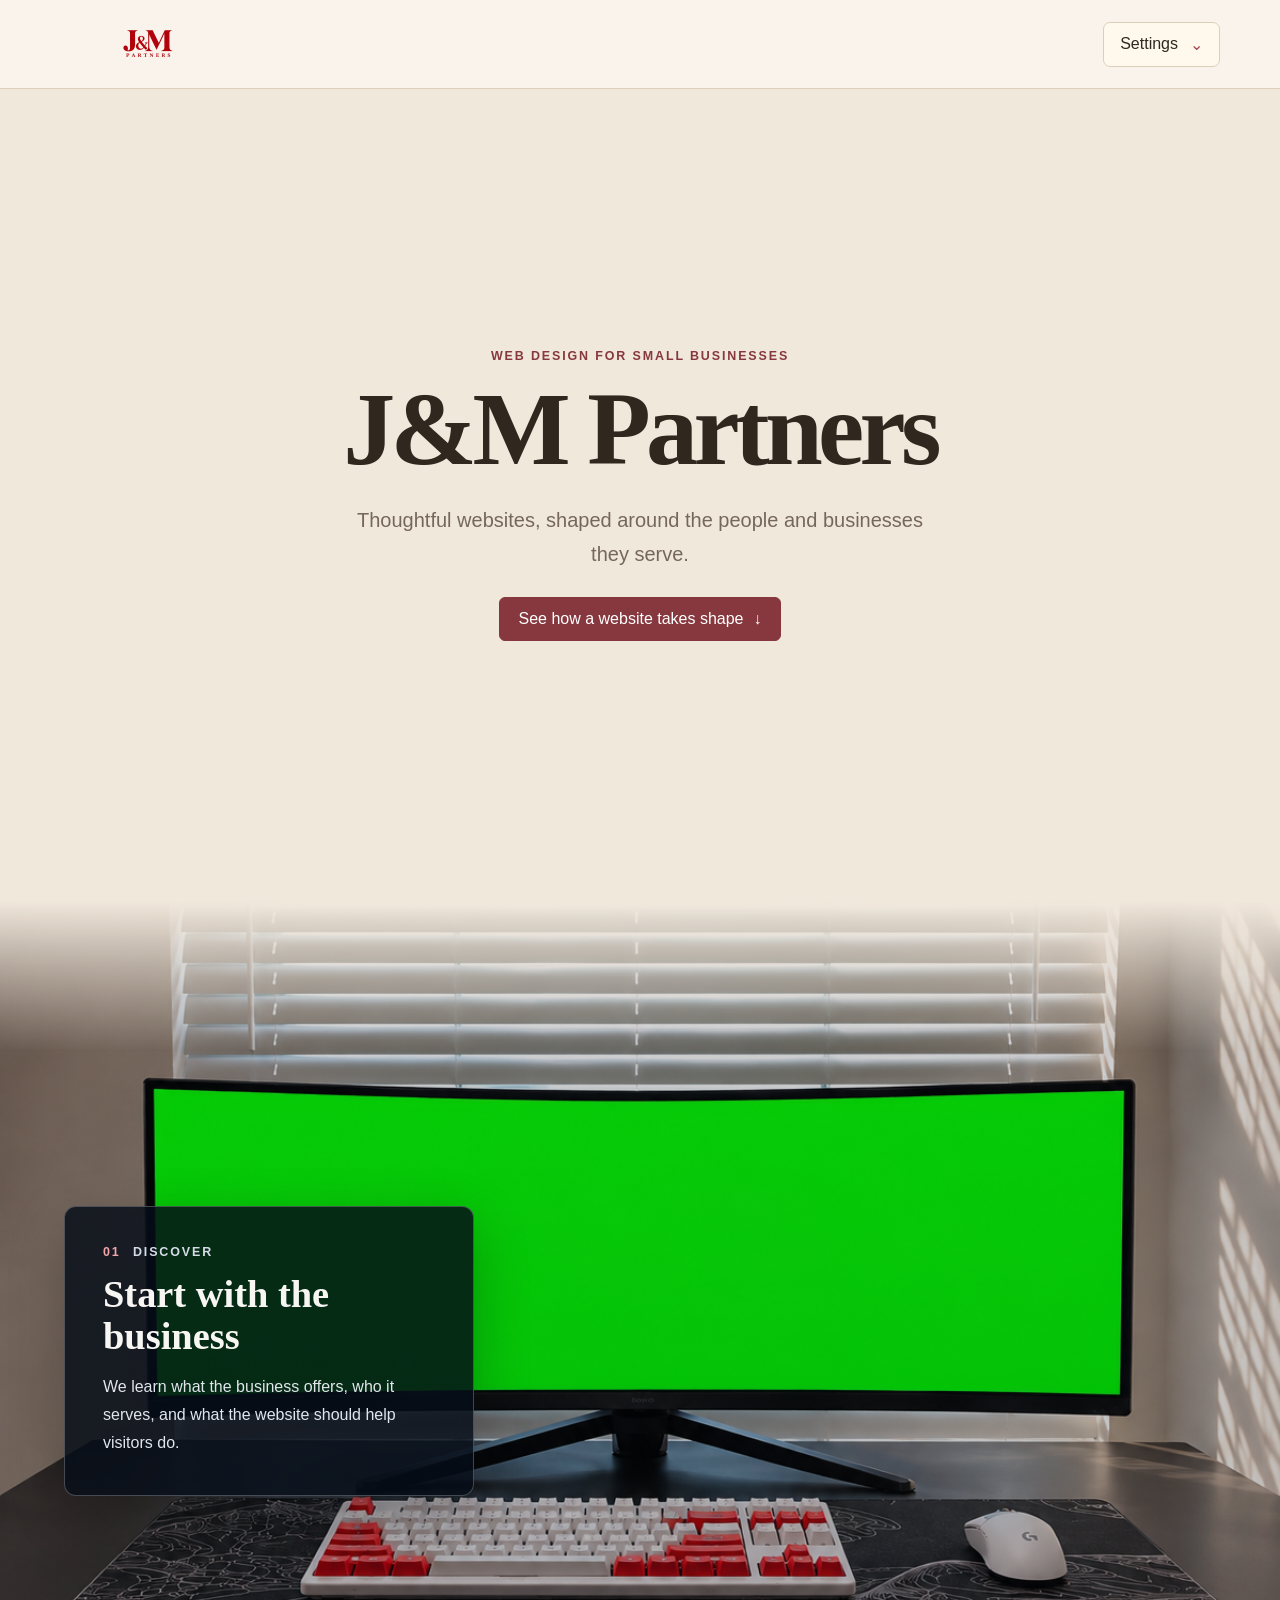
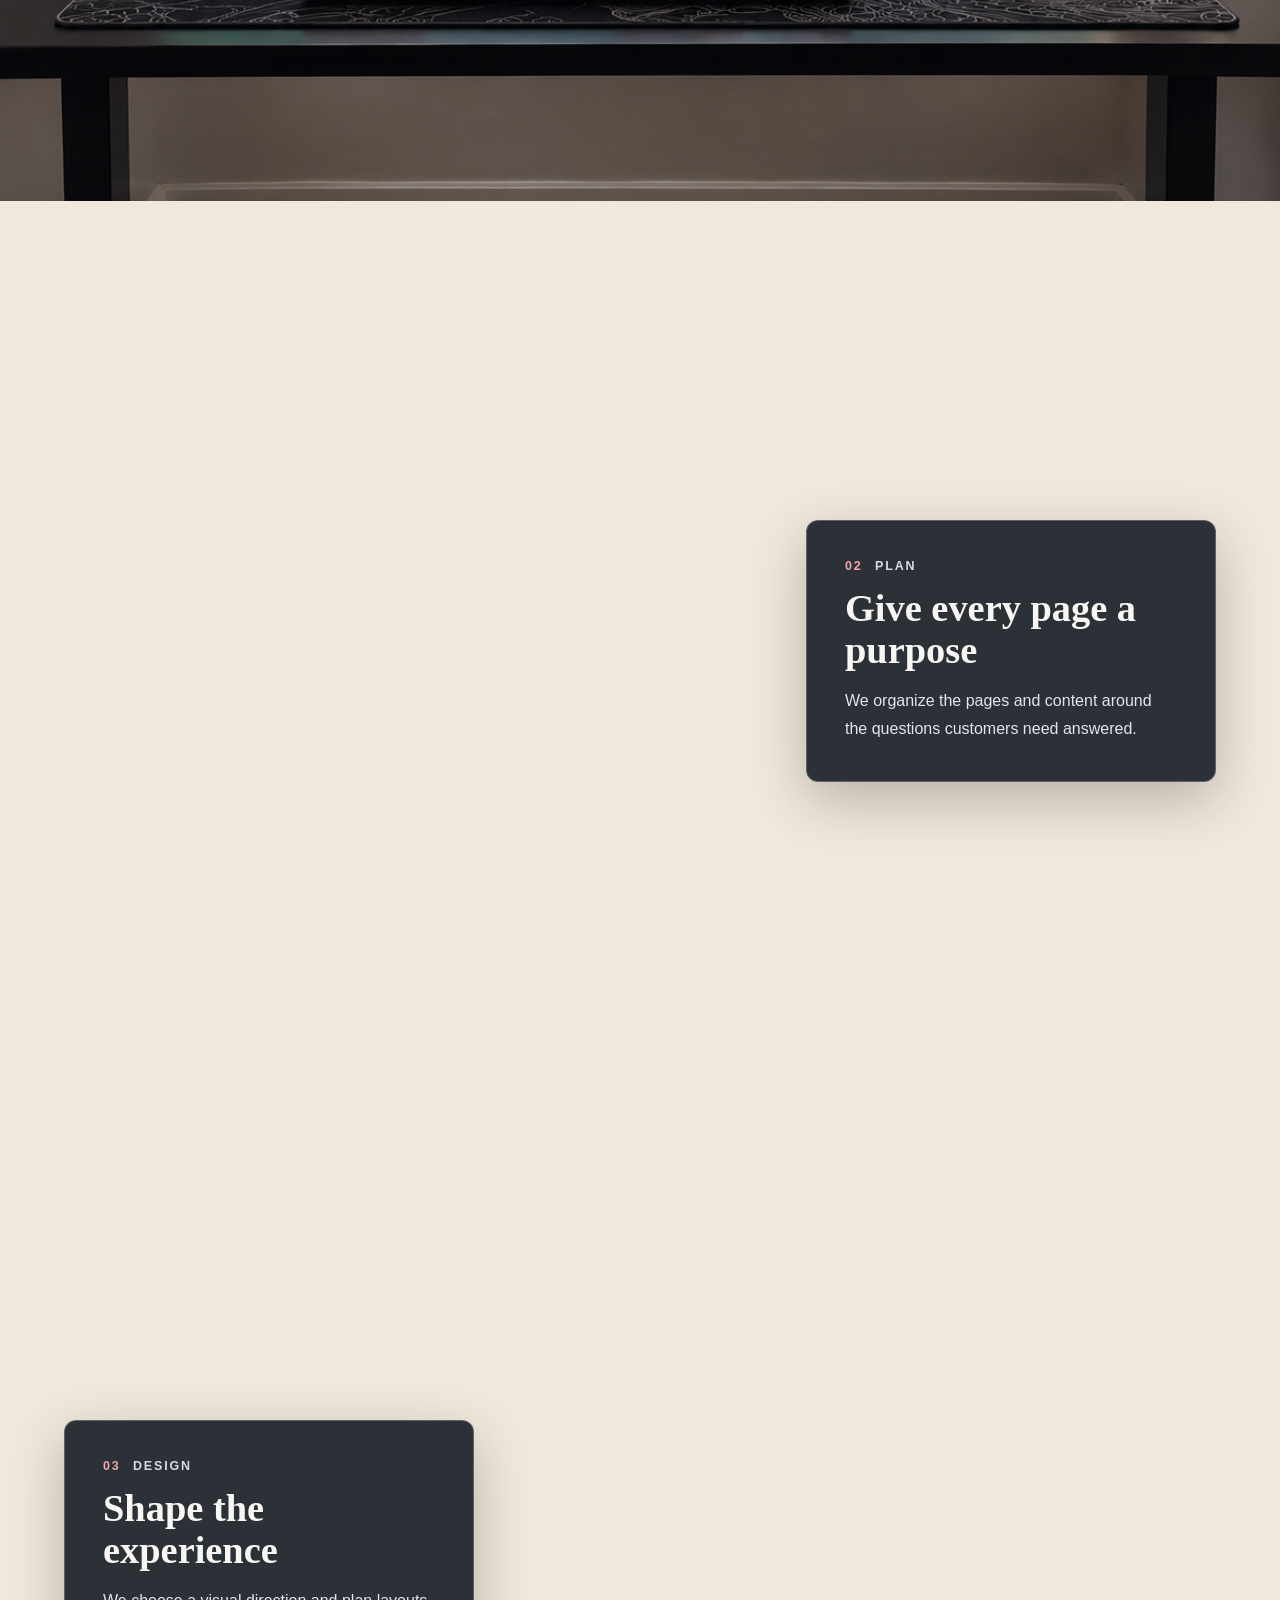
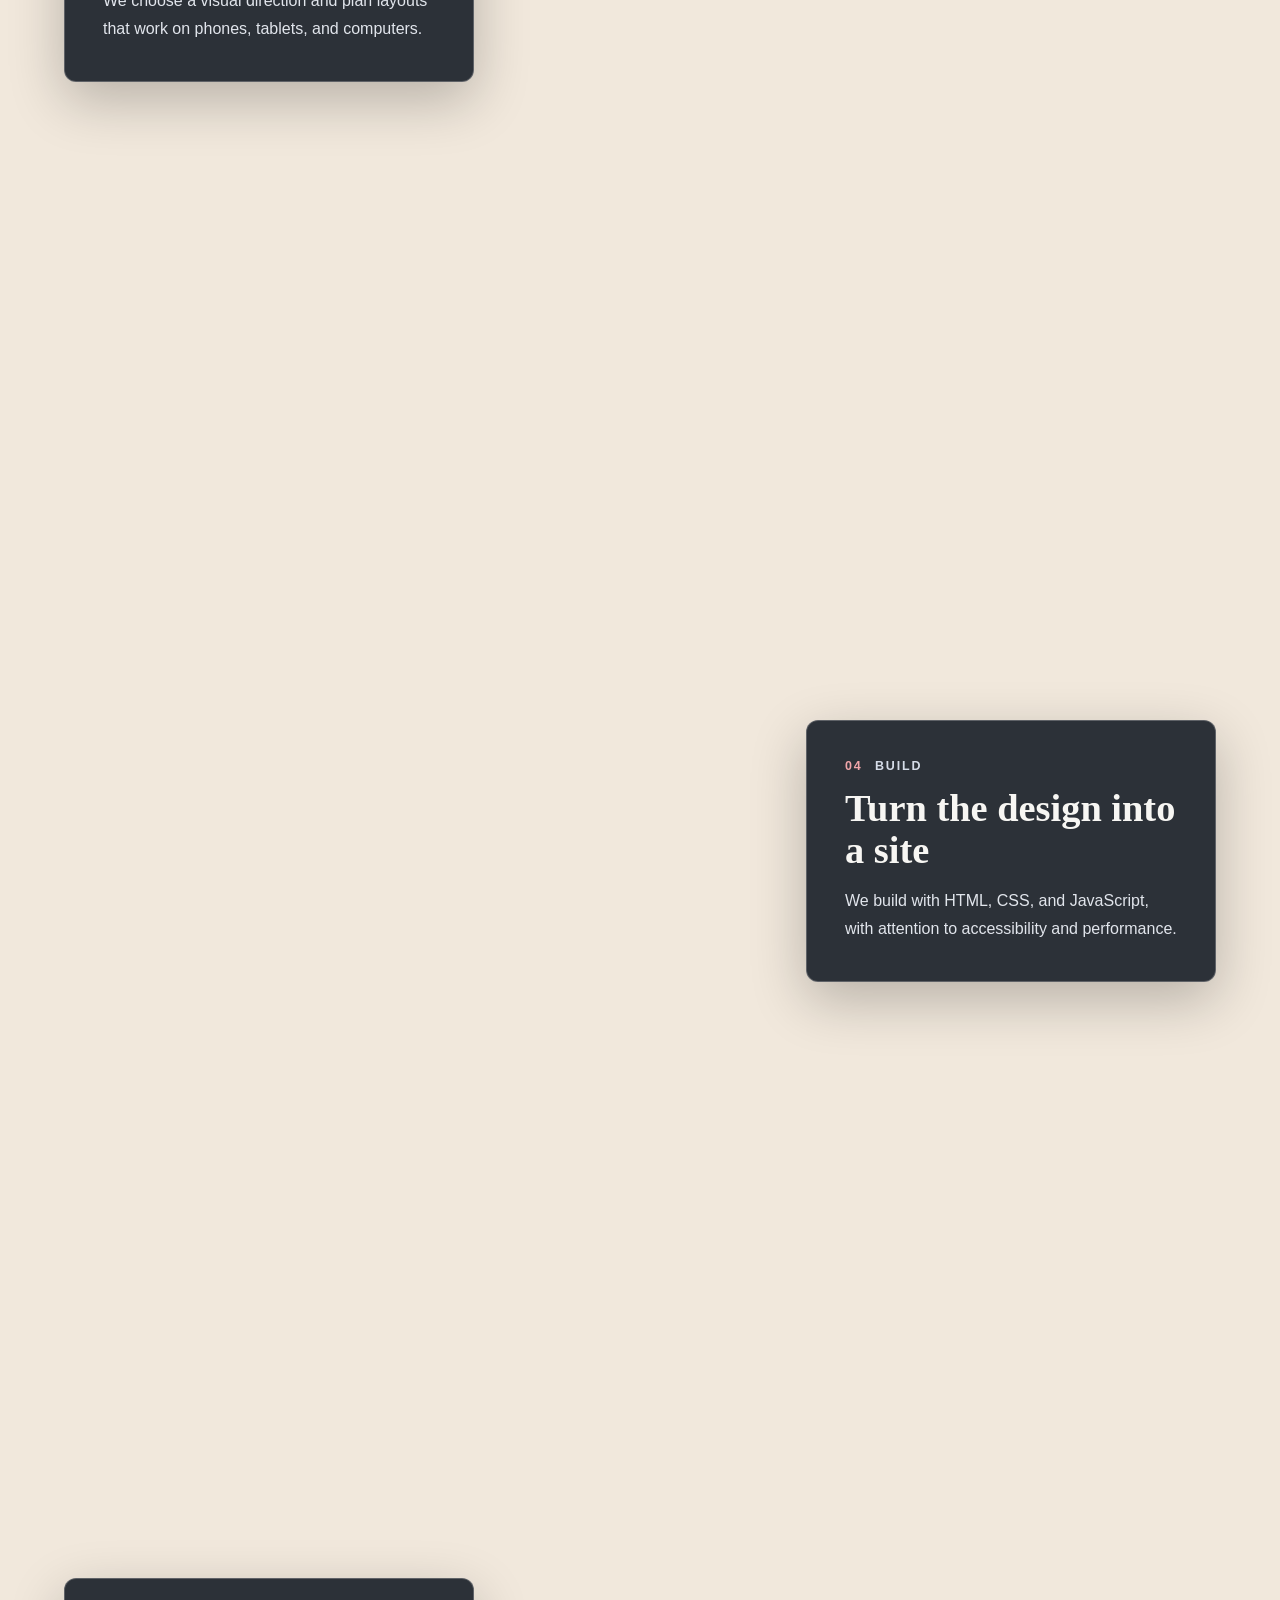
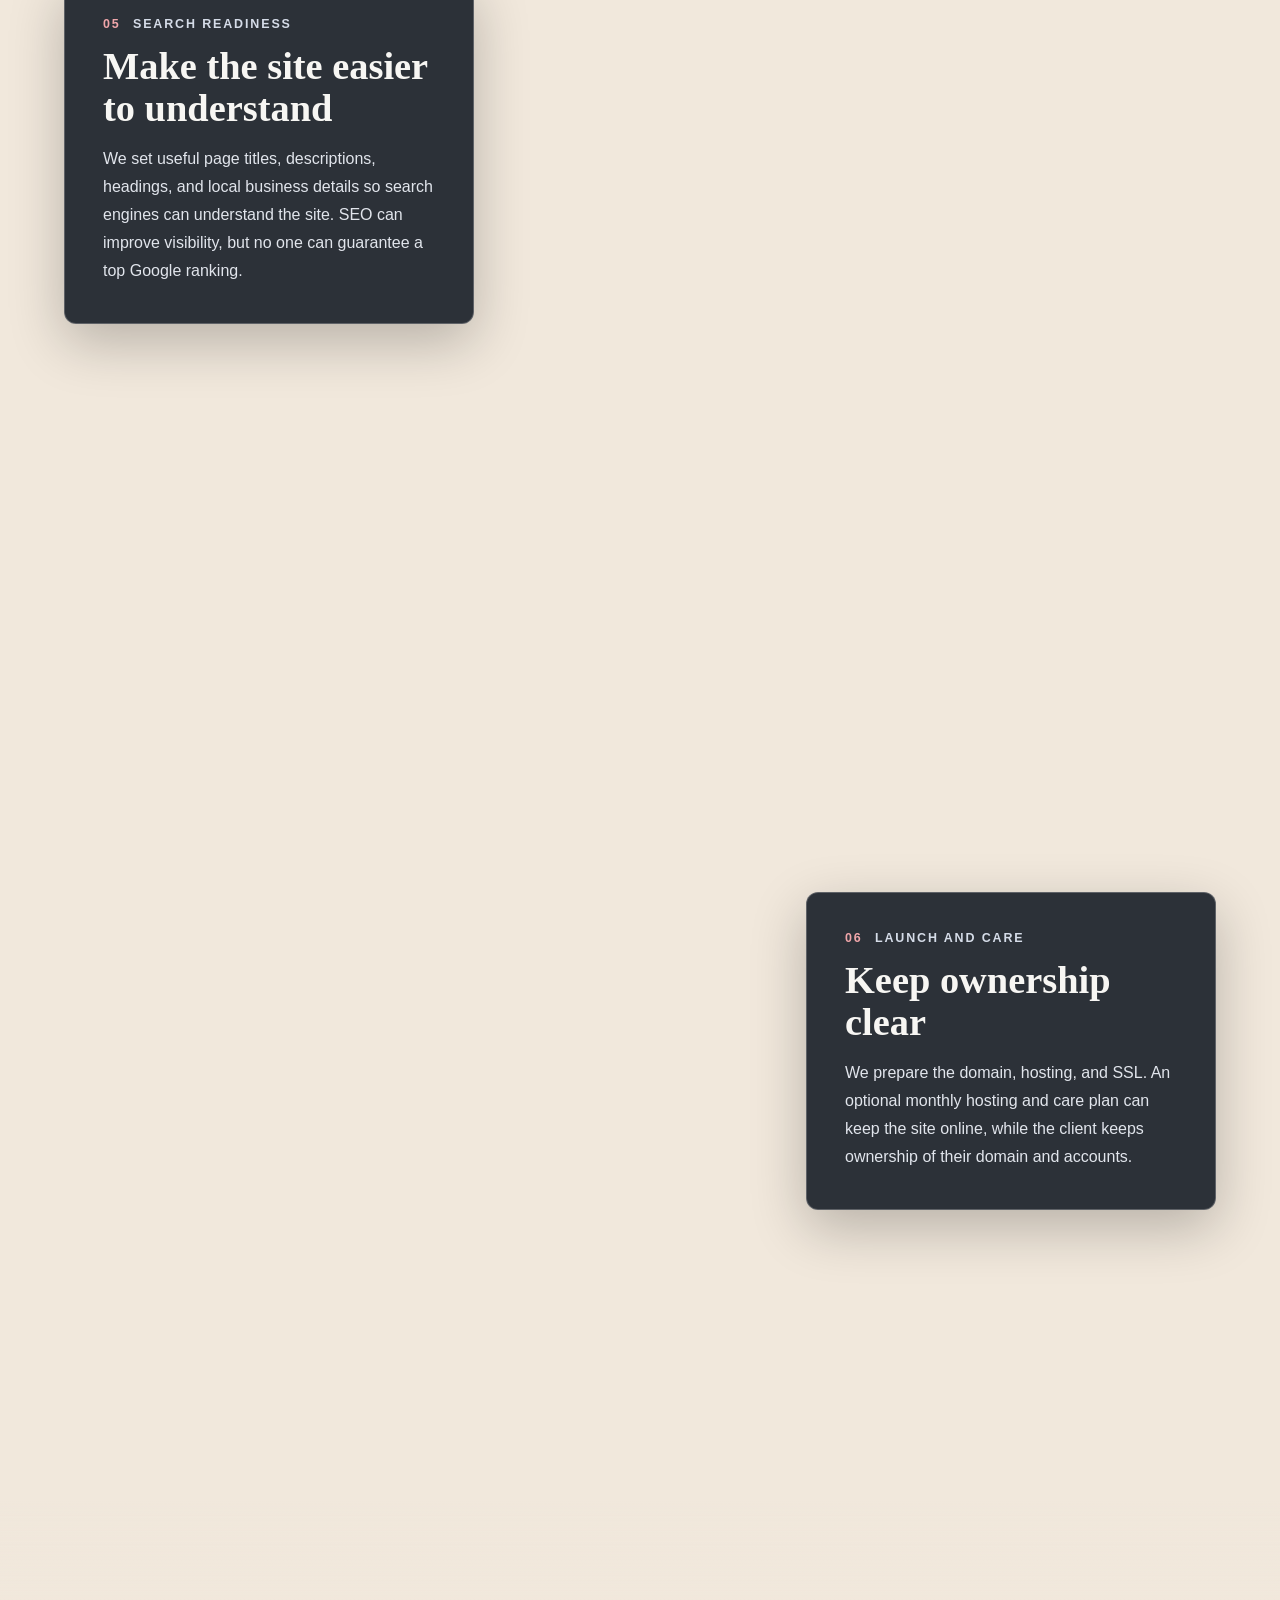
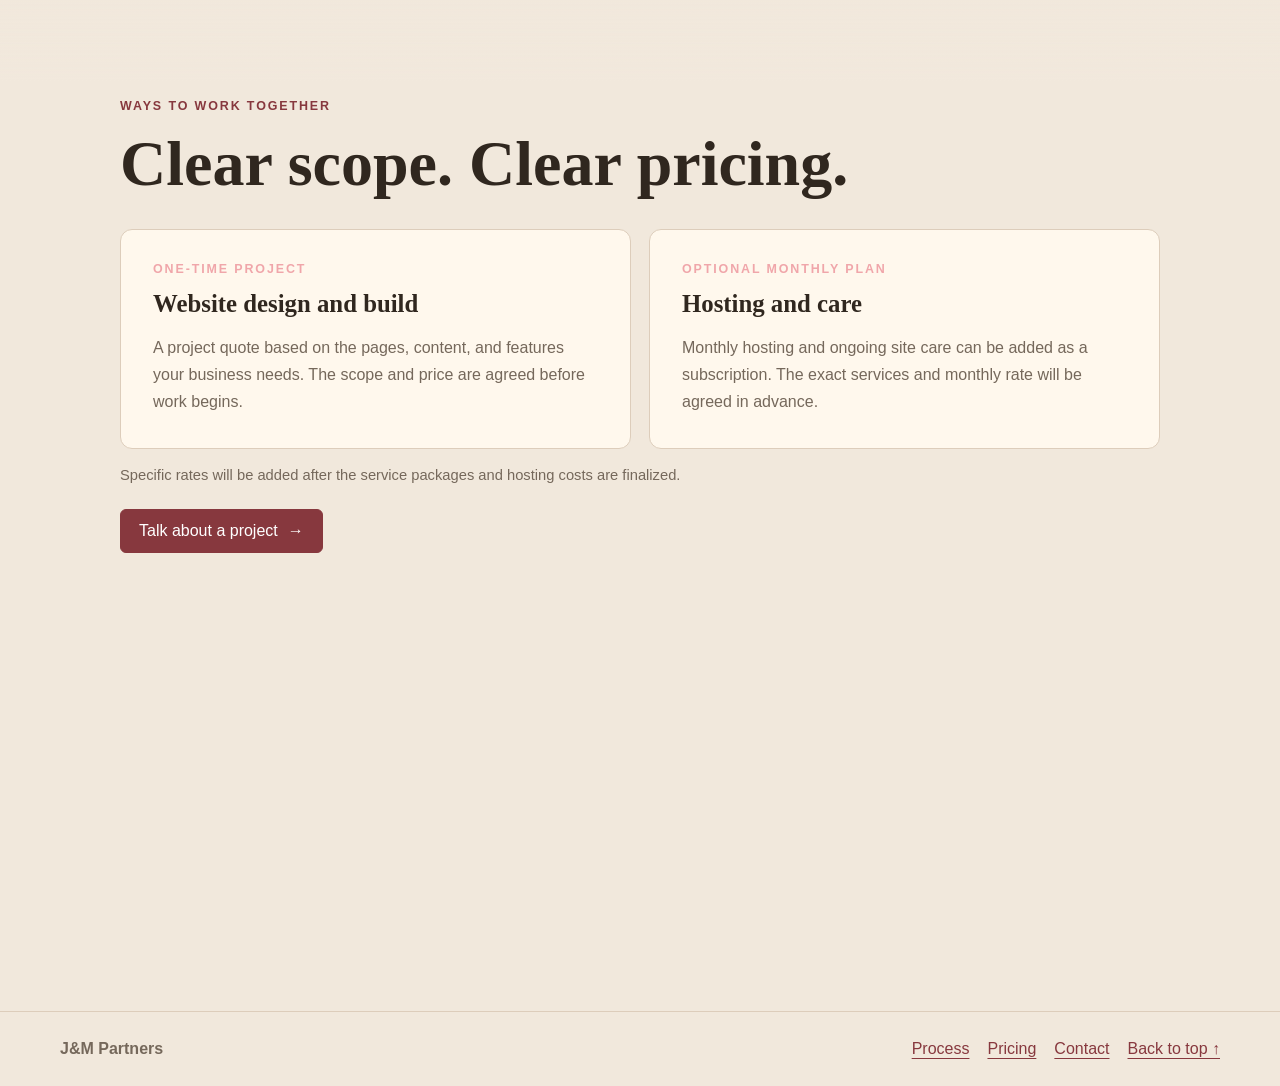
==== Partners website/index.html @ 2b38cdf8 "Add J&M Partners website" ====
<!DOCTYPE html>
<html lang="en" data-theme="light">
<head>
  <meta charset="UTF-8" />
  <meta name="viewport" content="width=device-width, initial-scale=1.0" />
  <meta name="description" content="J&M Partners plans and builds thoughtful websites for small businesses, with clear project and hosting options." />
  <meta name="theme-color" content="#f1e8dc" />
  <title>J&amp;M Partners | Small Business Websites</title>
  <link rel="icon" type="image/png" href="image/jm-partners-logo.png" />
  <link rel="stylesheet" href="css/styles.css" />
  <script src="js/main.js" defer></script>
</head>
<body>
  <header class="site-header">
    <a class="brand" href="#top" aria-label="J&M Partners home">
      <img src="image/jm-partners-logo.png" alt="J&M Partners" />
    </a>

    <details class="settings-menu">
      <summary><span>Settings</span><span class="menu-arrow" aria-hidden="true">⌄</span></summary>
      <div class="settings-panel">
        <label class="theme-control" for="themeToggle">
          <span>Dark mode</span>
          <input class="theme-switch" id="themeToggle" type="checkbox" role="switch" />
        </label>
        <p class="settings-note">Switch between warm light and midnight blue. The desk scene fades to match.</p>
      </div>
    </details>
  </header>

  <main id="top">
    <section class="opening-panel" aria-labelledby="page-title">
      <div class="opening-copy">
        <p class="eyebrow">Web design for small businesses</p>
        <h1 id="page-title">J&amp;M Partners</h1>
        <p class="opening-lede">Thoughtful websites, shaped around the people and businesses they serve.</p>
        <a class="primary-link" href="#step-discover">See how a website takes shape <span aria-hidden="true">↓</span></a>
      </div>
    </section>

    <section class="desk-story" id="process" aria-label="Our website process">
      <div class="desk-stage" aria-hidden="true"></div>
      <div class="story-content">
        <article class="story-step story-step--left" id="step-discover">
          <div class="story-card">
            <p class="step-label">01 <span>Discover</span></p>
            <h2>Start with the business</h2>
            <p>We learn what the business offers, who it serves, and what the website should help visitors do.</p>
          </div>
        </article>

        <article class="story-step story-step--right">
          <div class="story-card">
            <p class="step-label">02 <span>Plan</span></p>
            <h2>Give every page a purpose</h2>
            <p>We organize the pages and content around the questions customers need answered.</p>
          </div>
        </article>

        <article class="story-step story-step--left">
          <div class="story-card">
            <p class="step-label">03 <span>Design</span></p>
            <h2>Shape the experience</h2>
            <p>We choose a visual direction and plan layouts that work on phones, tablets, and computers.</p>
          </div>
        </article>

        <article class="story-step story-step--right">
          <div class="story-card">
            <p class="step-label">04 <span>Build</span></p>
            <h2>Turn the design into a site</h2>
            <p>We build with HTML, CSS, and JavaScript, with attention to accessibility and performance.</p>
          </div>
        </article>

        <article class="story-step story-step--left">
          <div class="story-card">
            <p class="step-label">05 <span>Search readiness</span></p>
            <h2>Make the site easier to understand</h2>
            <p>We set useful page titles, descriptions, headings, and local business details so search engines can understand the site. SEO can improve visibility, but no one can guarantee a top Google ranking.</p>
          </div>
        </article>

        <article class="story-step story-step--right">
          <div class="story-card">
            <p class="step-label">06 <span>Launch and care</span></p>
            <h2>Keep ownership clear</h2>
            <p>We prepare the domain, hosting, and SSL. An optional monthly hosting and care plan can keep the site online, while the client keeps ownership of their domain and accounts.</p>
          </div>
        </article>

        <section class="pricing-section" id="pricing" aria-labelledby="pricing-title">
          <div class="pricing-inner">
            <p class="eyebrow">Ways to work together</p>
            <h2 id="pricing-title">Clear scope. Clear pricing.</h2>
            <div class="pricing-grid">
              <article class="price-card">
                <p class="step-label">One-time project</p>
                <h3>Website design and build</h3>
                <p>A project quote based on the pages, content, and features your business needs. The scope and price are agreed before work begins.</p>
              </article>
              <article class="price-card">
                <p class="step-label">Optional monthly plan</p>
                <h3>Hosting and care</h3>
                <p>Monthly hosting and ongoing site care can be added as a subscription. The exact services and monthly rate will be agreed in advance.</p>
              </article>
            </div>
            <p class="pricing-note">Specific rates will be added after the service packages and hosting costs are finalized.</p>
            <a class="primary-link" href="contact.html">Talk about a project <span aria-hidden="true">→</span></a>
          
                </div> <!-- end of story-content -->

            <div class="scene-end-cap" aria-hidden="true"></div>
        </section>


        </section>
      </div>
    </section>
  </main>

  <footer class="site-footer">
    <p>J&amp;M Partners</p>
    <nav aria-label="Footer">
      <a href="#process">Process</a>
      <a href="#pricing">Pricing</a>
      <a href="contact.html">Contact</a>
      <a href="#top">Back to top ↑</a>
    </nav>
  </footer>
</body>
</html>
---- Partners website/css/styles.css ----
:root {
  color-scheme: light;
  --page: #f1e8dc;
  --surface: #fff8ed;
  --surface-hover: #eee1d0;
  --ink: #30271f;
  --muted: #75685b;
  --accent: #a8464c;
  --accent-strong: #87383e;
  --border: #ddcdbb;
  --header: rgb(249 244 236 / 96%);
  --panel: #fffaf2;
  --panel-shadow: 0 18px 44px rgb(42 30 20 / 16%);
  --content-width: 1160px;
}

:root[data-theme="dark"] {
  color-scheme: dark;
  --page: #081323;
  --surface: #101e32;
  --surface-hover: #172943;
  --ink: #edf3ff;
  --muted: #b5c2d6;
  --accent: #69aaff;
  --accent-strong: #a8ceff;
  --border: #2a3d59;
  --header: rgb(7 17 32 / 96%);
  --panel: #101e32;
  --panel-shadow: 0 18px 44px rgb(0 0 0 / 35%);
}

* { box-sizing: border-box; }

html {
  scroll-behavior: smooth;
  scroll-padding-top: 1.5rem;
}

body {
  min-width: 320px;
  margin: 0;
  color: var(--ink);
  background: var(--page);
  font-family: Arial, Helvetica, sans-serif;
  transition: color 350ms ease, background-color 350ms ease;
}

.site-header {
  position: relative;
  z-index: 5;
  display: flex;
  align-items: center;
  justify-content: space-between;
  min-height: 88px;
  padding: 12px max(24px, calc((100% - var(--content-width)) / 2));
  background: var(--header);
  border-bottom: 1px solid var(--border);
  transition: background-color 350ms ease, border-color 350ms ease;
}

.brand { display: inline-flex; align-items: center; min-height: 60px; border-radius: 3px; }
.brand img { display: block; width: 175px; height: 64px; object-fit: contain; }
.settings-menu { position: relative; }

.settings-menu summary {
  display: flex;
  align-items: center;
  gap: 12px;
  padding: 12px 16px;
  color: var(--ink);
  background: var(--surface);
  border: 1px solid var(--border);
  border-radius: 7px;
  cursor: pointer;
  list-style: none;
  transition: color 350ms ease, background-color 350ms ease, border-color 350ms ease;
}

.settings-menu summary::-webkit-details-marker { display: none; }
.settings-menu summary:hover, .settings-menu[open] summary { border-color: var(--accent); }
.menu-arrow { color: var(--accent); transition: transform 180ms ease; }
.settings-menu[open] .menu-arrow { transform: rotate(180deg); }

.settings-panel {
  position: absolute;
  top: calc(100% + 9px);
  right: 0;
  z-index: 6;
  width: min(290px, calc(100vw - 32px));
  padding: 16px;
  color: var(--ink);
  background: var(--panel);
  border: 1px solid var(--border);
  border-radius: 10px;
  box-shadow: var(--panel-shadow);
  transition: color 350ms ease, background-color 350ms ease, border-color 350ms ease;
}

.theme-control { display: flex; align-items: center; justify-content: space-between; gap: 16px; font-weight: 700; cursor: pointer; }
.theme-switch {
  position: relative;
  flex: 0 0 auto;
  width: 50px;
  height: 29px;
  margin: 0;
  appearance: none;
  background: #bcb5ae;
  border: 0;
  border-radius: 999px;
  cursor: pointer;
  transition: background-color 250ms ease;
}
.theme-switch::before {
  position: absolute;
  top: 3px;
  left: 3px;
  width: 23px;
  height: 23px;
  content: "";
  background: white;
  border-radius: 50%;
  box-shadow: 0 1px 4px rgb(0 0 0 / 25%);
  transition: transform 250ms ease;
}
.theme-switch:checked { background: var(--accent); }
.theme-switch:checked::before { transform: translateX(21px); }
.theme-switch:focus-visible, .settings-menu summary:focus-visible, .brand:focus-visible, a:focus-visible, input:focus-visible, textarea:focus-visible {
  outline: 3px solid var(--accent);
  outline-offset: 4px;
}
.settings-note { margin: 12px 0 0; color: var(--muted); font-size: .85rem; line-height: 1.5; }

.opening-panel {
  position: relative;
  z-index: 2;
  display: grid;
  min-height: calc(100svh - 88px);
  padding: clamp(50px, 10vh, 110px) 24px;
  place-items: center;
  text-align: center;
  background: var(--page);
  transition: background-color 350ms ease;
}

.opening-panel::after {
  position: absolute;
  right: 0;
  bottom: -150px;
  left: 0;
  height: 150px;
  content: "";
  pointer-events: none;
  background: linear-gradient(to bottom, var(--page), transparent);
}

.opening-copy { width: min(100%, 760px); }
.eyebrow, .step-label { margin: 0 0 14px; color: var(--accent-strong); font-size: .78rem; font-weight: 700; letter-spacing: .15em; text-transform: uppercase; }
h1, h2, h3, p { overflow-wrap: anywhere; }
h1, h2, h3 { margin-top: 0; font-family: Georgia, "Times New Roman", serif; font-weight: 600; }
h1 { margin-bottom: 0; font-size: clamp(3rem, 9vw, 6.5rem); line-height: 1; letter-spacing: -.045em; }
.opening-lede { max-width: 580px; margin: 22px auto 26px; color: var(--muted); font-size: clamp(1rem, 2.4vw, 1.25rem); line-height: 1.7; }

.primary-link {
  display: inline-flex;
  align-items: center;
  gap: 10px;
  padding: 12px 18px;
  color: white;
  background: var(--accent-strong);
  border: 1px solid var(--accent-strong);
  border-radius: 6px;
  text-decoration: none;
  transition: color 220ms ease, background-color 220ms ease, border-color 220ms ease;
}
.primary-link:hover { color: var(--accent-strong); background: transparent; }

.desk-story { position: relative; isolation: isolate; }
.desk-stage {
  position: sticky;
  top: 0;
  z-index: -1;
  width: 100%;
  height: 100svh;
  min-height: 520px;
  margin-bottom: -100svh;
  overflow: hidden;
  background: #101827;
}

.desk-stage::before, .desk-stage::after {
  position: absolute;
  inset: 0;
  content: "";
  background-repeat: no-repeat;
  background-position: center, center 45%;
  background-size: cover;
  transition: opacity 650ms ease;
}

.desk-stage::before {
  opacity: 1;
  background-image: linear-gradient(180deg, rgb(5 11 20 / 18%), rgb(5 11 20 / 28%)), url("../image/desk-scene-light.jpg.png");
}

.desk-stage::after {
  opacity: 0;
  background-image: linear-gradient(180deg, rgb(5 11 20 / 14%), rgb(5 11 20 / 28%)), url("../image/desk-scene-night.png");
}

:root[data-theme="dark"] .desk-stage::before { opacity: 0; }
:root[data-theme="dark"] .desk-stage::after { opacity: 1; }
.story-content { position: relative; z-index: 1; }

.story-step {
  display: flex;
  align-items: center;
  min-height: 100svh;
  padding: clamp(28px, 5vw, 76px);
  scroll-margin-top: 24px;
}
.story-step--left { justify-content: flex-start; }
.story-step--right { justify-content: flex-end; }

.story-card {
  width: min(410px, 35vw);
  padding: clamp(22px, 3vw, 38px);
  color: #f7f6f3;
  background: rgb(7 14 25 / 84%);
  border: 1px solid rgb(255 255 255 / 24%);
  border-radius: 12px;
  box-shadow: 0 18px 55px rgb(0 0 0 / 24%);
  transition: opacity 650ms ease, transform 650ms cubic-bezier(.2,.75,.25,1);
}
.story-card h2 { margin-bottom: 12px; font-size: clamp(1.7rem, 3vw, 2.4rem); line-height: 1.1; }
.story-card > p:last-child { margin-bottom: 0; color: #e1e5ec; font-size: 1rem; line-height: 1.75; }
.step-label { color: #f0a6aa; }
.step-label span { margin-left: 7px; color: #d5dce8; }
html.reveal-ready .story-card:not(.is-visible) { opacity: 0; transform: translateY(28px); }

.pricing-section {
  position: relative;
  z-index: 1;
  min-height: 110svh;
  padding: clamp(180px, 22vh, 250px) 24px 90px;
  color: var(--ink);
  background: linear-gradient(to bottom, transparent 0, var(--page) 180px, var(--page) 100%);
}
.pricing-inner { width: min(100%, 1040px); margin: 0 auto; }
.pricing-inner > h2 { margin-bottom: 28px; font-size: clamp(2.2rem, 5vw, 4rem); }
.pricing-grid { display: grid; grid-template-columns: repeat(2, minmax(0, 1fr)); gap: 18px; }
.price-card { padding: clamp(22px, 3vw, 32px); background: var(--surface); border: 1px solid var(--border); border-radius: 12px; transition: color 350ms ease, background-color 350ms ease, border-color 350ms ease; }
.price-card h3 { margin-bottom: 12px; font-size: 1.55rem; }
.price-card p:last-child { margin-bottom: 0; color: var(--muted); line-height: 1.7; }
.pricing-note { margin: 18px 0 26px; color: var(--muted); font-size: .92rem; }

.site-footer {
  display: flex;
  align-items: center;
  justify-content: space-between;
  gap: 20px;
  padding: 28px max(24px, calc((100% - var(--content-width)) / 2));
  color: var(--muted);
  background: var(--page);
  border-top: 1px solid var(--border);
  transition: color 350ms ease, background-color 350ms ease, border-color 350ms ease;
}
.site-footer p { margin: 0; font-weight: 700; }
.site-footer nav { display: flex; flex-wrap: wrap; gap: 18px; }
.site-footer a { color: var(--accent-strong); text-decoration-thickness: 1px; text-underline-offset: 4px; }

.contact-main { width: min(100% - 40px, 1040px); margin: 0 auto; padding: clamp(50px, 9vw, 100px) 0; }
.contact-heading { max-width: 680px; margin-bottom: 36px; }
.contact-heading h1 { font-size: clamp(2.8rem, 7vw, 5rem); }
.contact-heading p:last-child { color: var(--muted); font-size: 1.1rem; line-height: 1.7; }
.contact-grid { display: grid; grid-template-columns: minmax(0, 1.4fr) minmax(240px, .8fr); gap: 24px; align-items: start; }
.contact-card, .social-card { padding: clamp(22px, 4vw, 36px); background: var(--surface); border: 1px solid var(--border); border-radius: 12px; transition: color 350ms ease, background-color 350ms ease, border-color 350ms ease; }
.contact-card h2, .social-card h2 { margin-bottom: 22px; font-size: 1.8rem; }
.contact-form { display: grid; gap: 17px; }
.contact-field { display: grid; gap: 7px; font-weight: 700; }
.contact-field input, .contact-field textarea { width: 100%; padding: 12px 13px; color: var(--ink); background: var(--page); border: 1px solid var(--border); border-radius: 6px; font: inherit; }
.contact-field textarea { min-height: 150px; resize: vertical; }
.form-note { margin: 0; color: var(--muted); font-size: .9rem; line-height: 1.55; }
.submit-button { justify-self: start; padding: 12px 18px; color: white; background: var(--accent-strong); border: 0; border-radius: 6px; font: inherit; font-weight: 700; }
.submit-button:disabled { opacity: .55; cursor: not-allowed; }
.social-list { display: grid; gap: 14px; margin: 0; padding: 0; list-style: none; }
.social-list li { display: flex; justify-content: space-between; gap: 12px; padding-bottom: 12px; border-bottom: 1px solid var(--border); }
.social-list span { color: var(--muted); font-size: .9rem; }
.contact-back { display: inline-block; margin-top: 28px; color: var(--accent-strong); }

:focus-visible { outline: 3px solid var(--accent); outline-offset: 4px; }

@media (max-width: 700px) {
  .site-header { min-height: 76px; padding-inline: 16px; }
  .brand img { width: 145px; height: 56px; }
  .opening-panel { min-height: calc(88svh - 76px); padding-inline: 20px; }
  .desk-stage { position: relative; top: auto; height: 80svh; min-height: 400px; margin-bottom: -80svh; }
  .desk-stage::before, .desk-stage::after { background-position: center, center 24%; }
  .story-step { min-height: auto; padding: 36px 18px; }
  .story-step--left, .story-step--right { justify-content: center; padding-block: 34px; }
  .story-card { width: min(100%, 540px); padding: 25px; }
  .pricing-section { min-height: auto; padding: 150px 18px 58px; background: linear-gradient(to bottom, transparent 0, var(--page) 140px, var(--page) 100%); }
  .pricing-grid, .contact-grid { grid-template-columns: 1fr; }
  .site-footer { align-items: flex-start; flex-direction: column; padding-inline: 18px; }
}

@media (prefers-reduced-motion: reduce) {
  html { scroll-behavior: auto; }
  *, *::before, *::after { scroll-behavior: auto !important; transition-duration: .01ms !important; }
}

.desk-story::after {
  content: '';
  display: block;
  position: relative;
  z-index: 2;
  min-height: 120px;
  background: var(--page);
}
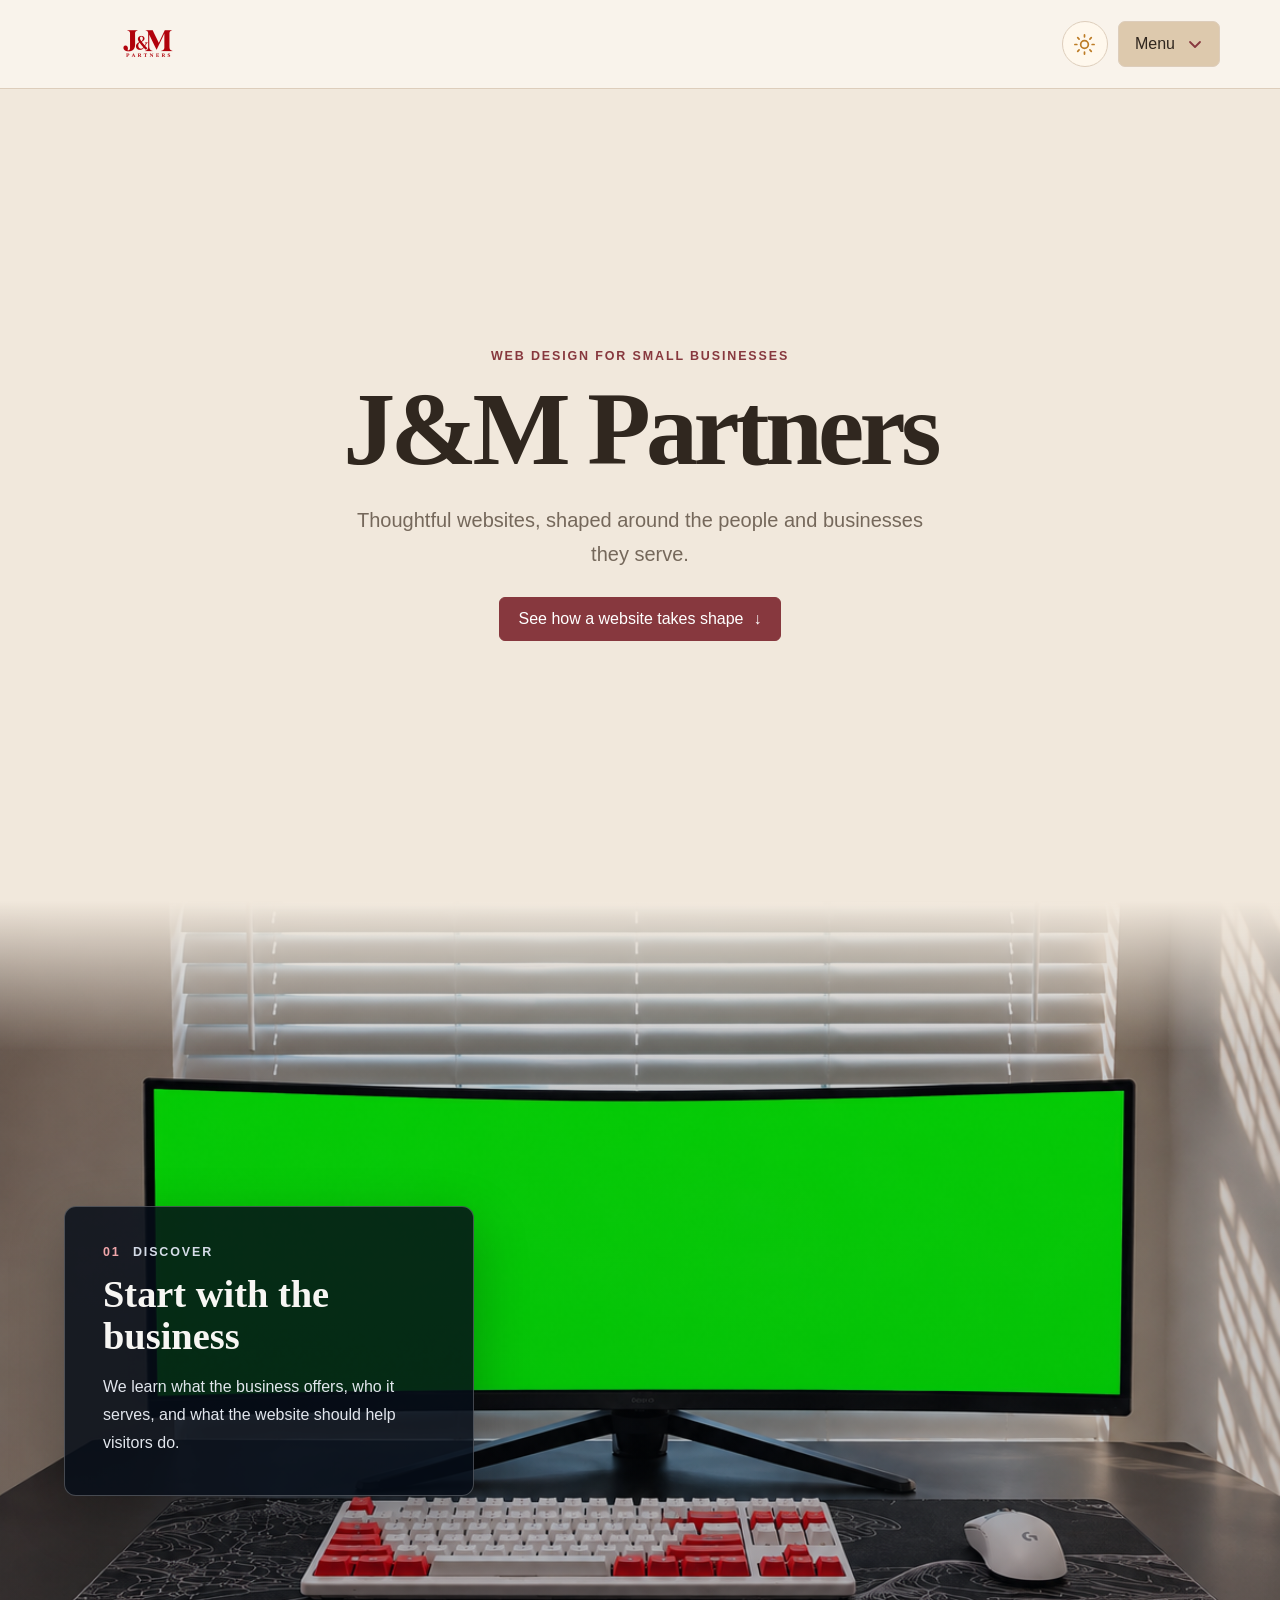
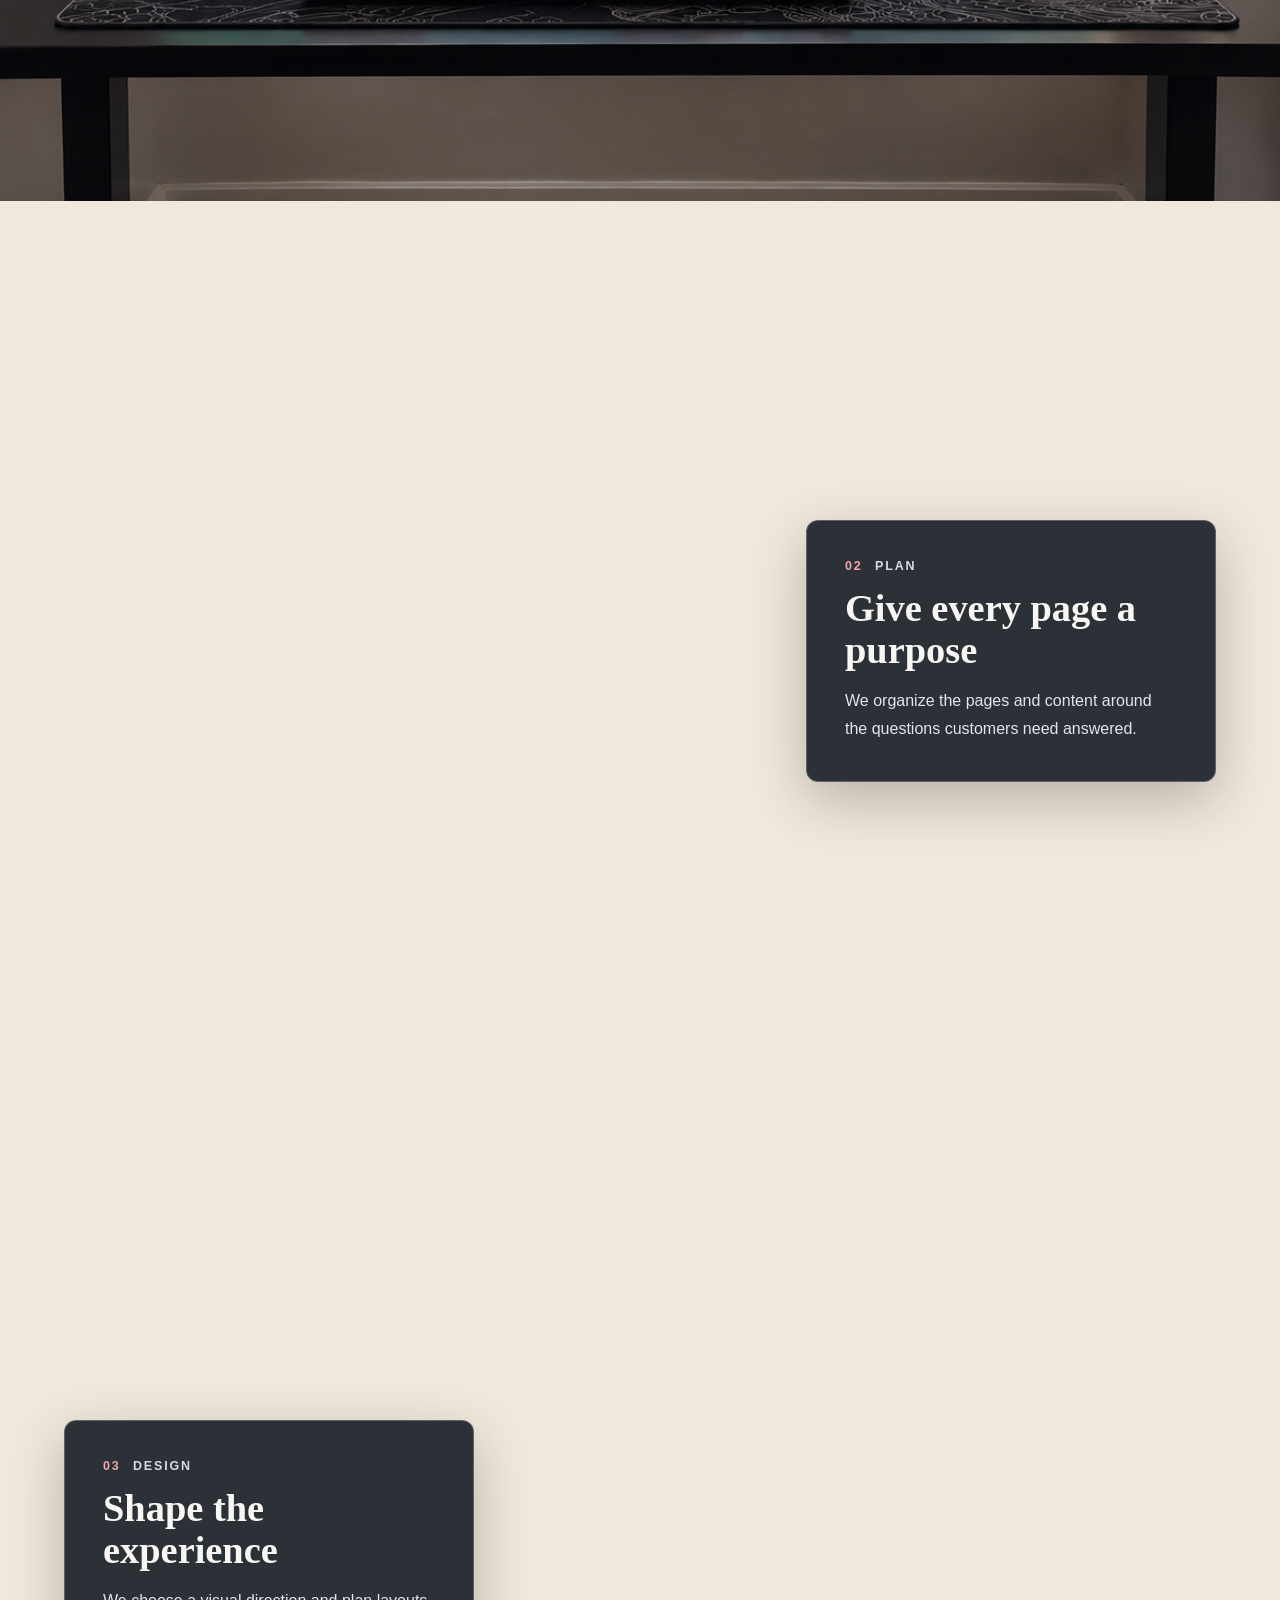
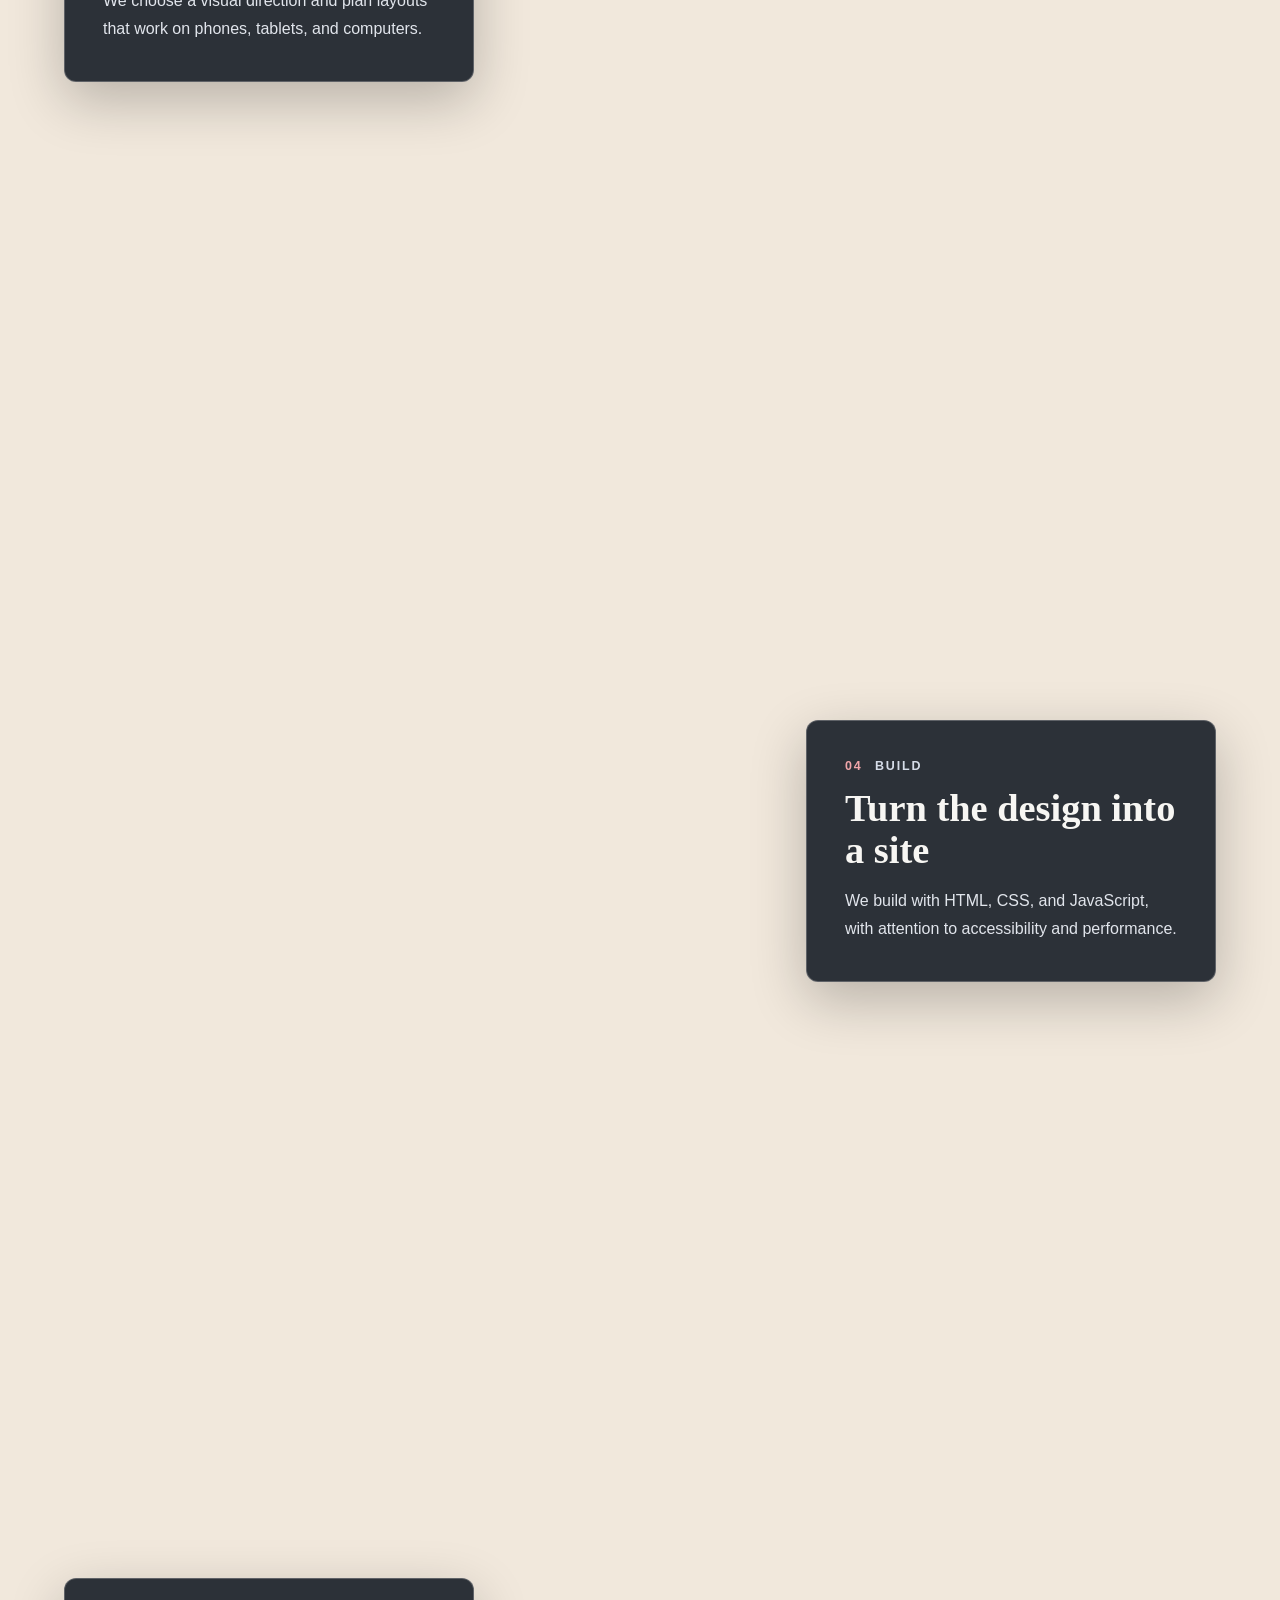
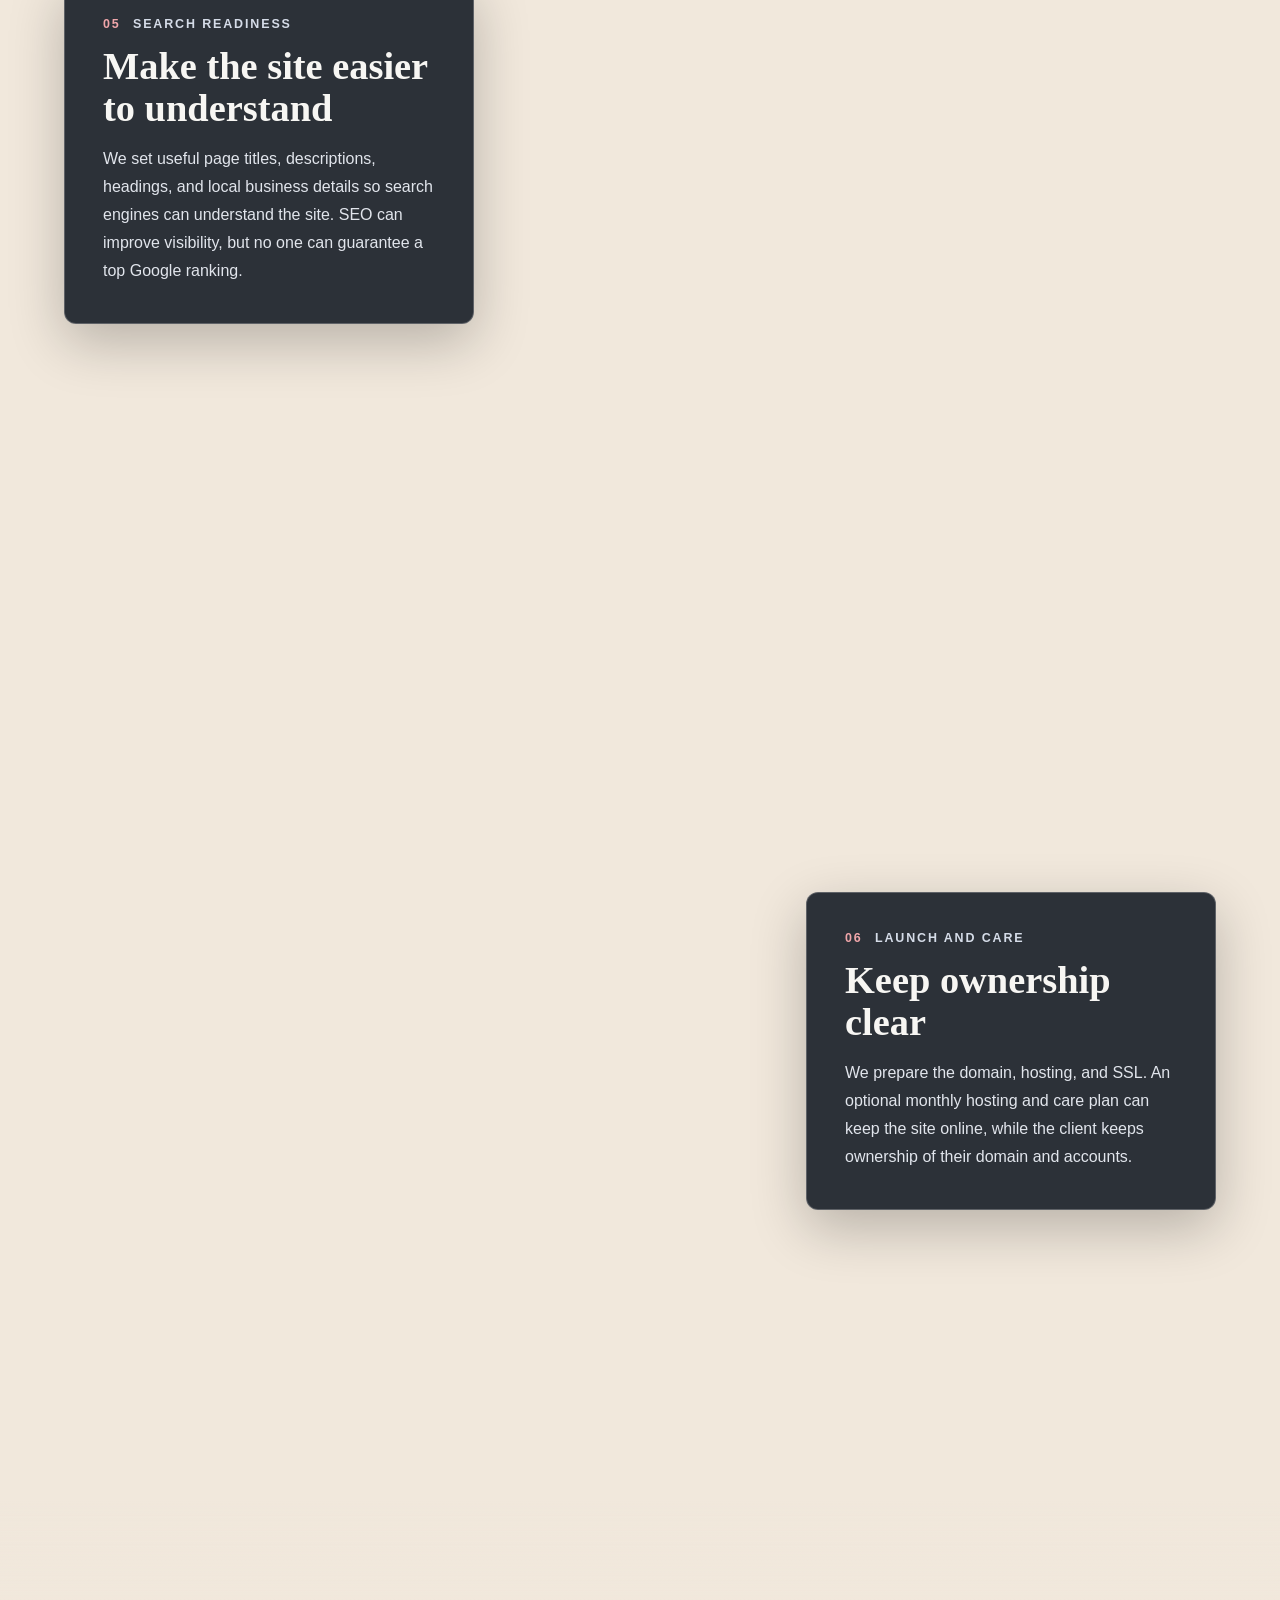
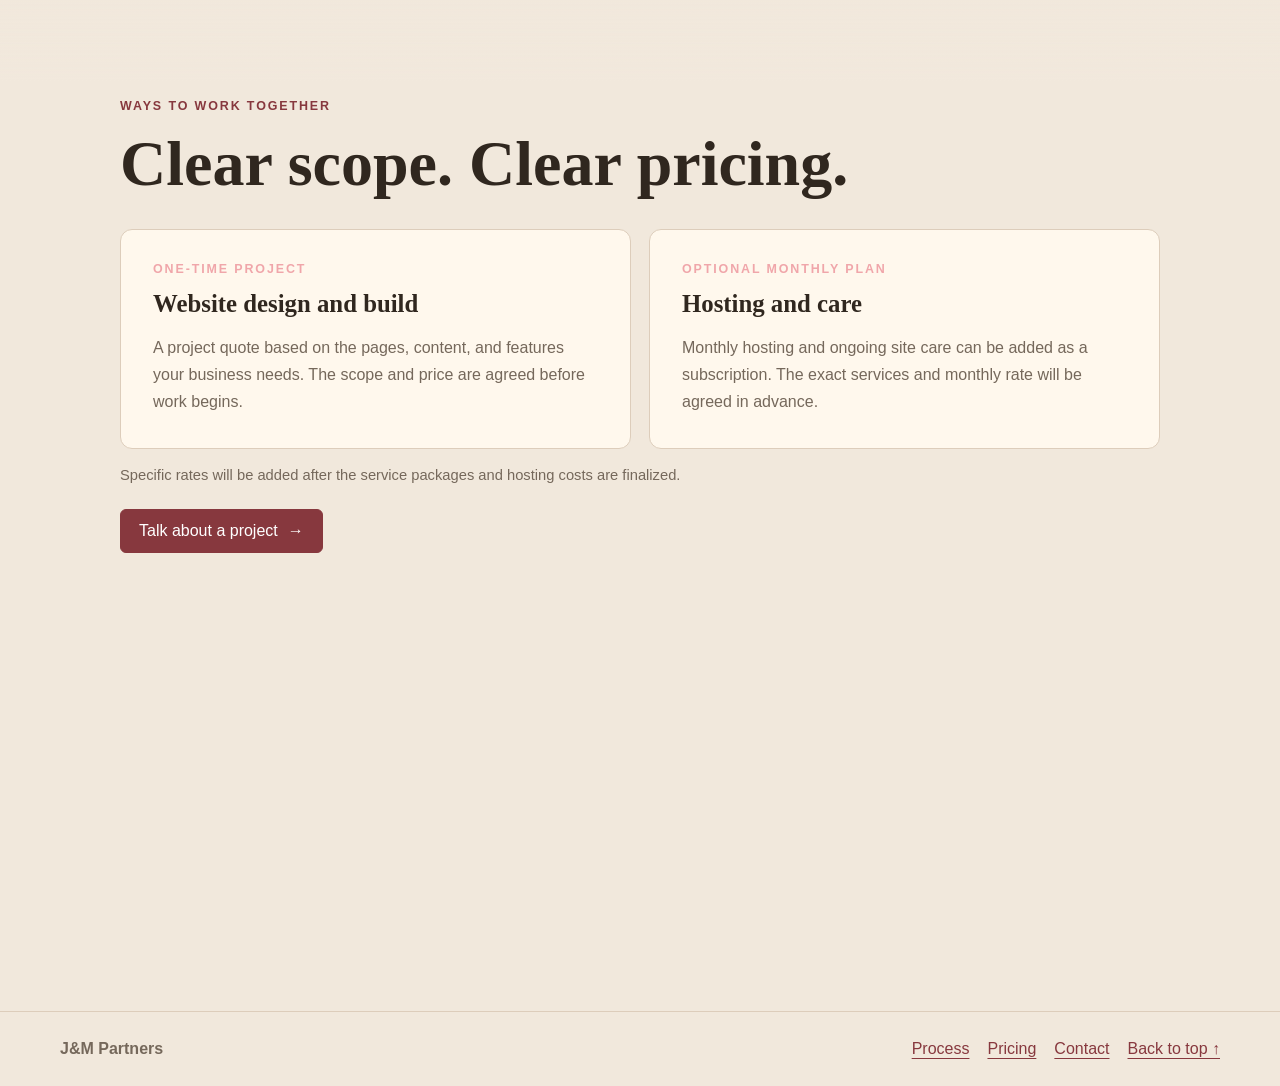
==== commit 3a0fb78a: "New animation for dark to light transition" ====
--- a/Partners website/index.html
+++ b/Partners website/index.html
@@ -16,16 +16,31 @@
       <img src="image/jm-partners-logo.png" alt="J&M Partners" />
     </a>
 
-    <details class="settings-menu">
-      <summary><span>Settings</span><span class="menu-arrow" aria-hidden="true">⌄</span></summary>
-      <div class="settings-panel">
-        <label class="theme-control" for="themeToggle">
-          <span>Dark mode</span>
-          <input class="theme-switch" id="themeToggle" type="checkbox" role="switch" />
-        </label>
-        <p class="settings-note">Switch between warm light and midnight blue. The desk scene fades to match.</p>
-      </div>
-    </details>
+    <div class="header-controls">
+      <button class="theme-button" id="themeToggle" type="button" aria-label="Switch to dark mode" aria-pressed="false" title="Switch to dark mode">
+        <svg class="theme-icon theme-icon--sun" viewBox="0 0 24 24" aria-hidden="true" focusable="false">
+          <circle cx="12" cy="12" r="4"></circle>
+          <path d="M12 2v2m0 16v2M4.93 4.93l1.42 1.42m11.3 11.3 1.42 1.42M2 12h2m16 0h2M4.93 19.07l1.42-1.42m11.3-11.3 1.42-1.42"></path>
+        </svg>
+        <svg class="theme-icon theme-icon--moon" viewBox="0 0 24 24" aria-hidden="true" focusable="false">
+          <path d="M20.2 15.4A8.7 8.7 0 0 1 8.6 3.8 8.8 8.8 0 1 0 20.2 15.4Z"></path>
+        </svg>
+        <span class="visually-hidden">Switch color theme</span>
+      </button>
+
+      <details class="site-menu">
+        <summary class="menu-trigger">
+          <span>Menu</span>
+          <svg class="menu-chevron" viewBox="0 0 16 16" aria-hidden="true" focusable="false"><path d="m3 6 5 5 5-5"></path></svg>
+        </summary>
+        <nav class="menu-panel" aria-label="Main menu">
+          <a class="menu-link" href="#top">Home</a>
+          <a class="menu-link" href="#process">Process</a>
+          <a class="menu-link" href="#pricing">Pricing</a>
+          <a class="menu-link" href="contact.html">Contact</a>
+        </nav>
+      </details>
+    </div>
   </header>
 
   <main id="top">
@@ -110,7 +125,7 @@
           
                 </div> <!-- end of story-content -->
 
-            <div class="scene-end-cap" aria-hidden="true"></div>
+          
         </section>
 
 
--- a/Partners website/css/styles.css
+++ b/Partners website/css/styles.css
@@ -1,5 +1,20 @@
+@property --page { syntax: "<color>"; inherits: true; initial-value: #f1e8dc; }
+@property --surface { syntax: "<color>"; inherits: true; initial-value: #fff8ed; }
+@property --surface-hover { syntax: "<color>"; inherits: true; initial-value: #eee1d0; }
+@property --ink { syntax: "<color>"; inherits: true; initial-value: #30271f; }
+@property --muted { syntax: "<color>"; inherits: true; initial-value: #75685b; }
+@property --accent { syntax: "<color>"; inherits: true; initial-value: #a8464c; }
+@property --accent-strong { syntax: "<color>"; inherits: true; initial-value: #87383e; }
+@property --border { syntax: "<color>"; inherits: true; initial-value: #ddcdbb; }
+@property --header { syntax: "<color>"; inherits: true; initial-value: rgb(249 244 236 / 96%); }
+@property --panel { syntax: "<color>"; inherits: true; initial-value: #fffaf2; }
+@property --menu-panel { syntax: "<color>"; inherits: true; initial-value: #eadfce; }
+@property --menu-button { syntax: "<color>"; inherits: true; initial-value: #ddc9ad; }
+@property --menu-button-hover { syntax: "<color>"; inherits: true; initial-value: #d1b797; }
+@property --menu-button-ink { syntax: "<color>"; inherits: true; initial-value: #30271f; }
 :root {
   color-scheme: light;
+  transition: --page 650ms ease-in-out, --surface 650ms ease-in-out, --surface-hover 650ms ease-in-out, --ink 650ms ease-in-out, --muted 650ms ease-in-out, --accent 650ms ease-in-out, --accent-strong 650ms ease-in-out, --border 650ms ease-in-out, --header 650ms ease-in-out, --panel 650ms ease-in-out, --menu-panel 650ms ease-in-out, --menu-button 650ms ease-in-out, --menu-button-hover 650ms ease-in-out, --menu-button-ink 650ms ease-in-out;
   --page: #f1e8dc;
   --surface: #fff8ed;
   --surface-hover: #eee1d0;
@@ -11,6 +26,10 @@
   --header: rgb(249 244 236 / 96%);
   --panel: #fffaf2;
   --panel-shadow: 0 18px 44px rgb(42 30 20 / 16%);
+  --menu-panel: #eadfce;
+  --menu-button: #ddc9ad;
+  --menu-button-hover: #d1b797;
+  --menu-button-ink: #30271f;
   --content-width: 1160px;
 }
 
@@ -27,6 +46,10 @@
   --header: rgb(7 17 32 / 96%);
   --panel: #101e32;
   --panel-shadow: 0 18px 44px rgb(0 0 0 / 35%);
+  --menu-panel: #0d1d38;
+  --menu-button: #172b49;
+  --menu-button-hover: #203b61;
+  --menu-button-ink: #f2f5fa;
 }
 
 * { box-sizing: border-box; }
@@ -42,7 +65,7 @@
   color: var(--ink);
   background: var(--page);
   font-family: Arial, Helvetica, sans-serif;
-  transition: color 350ms ease, background-color 350ms ease;
+  transition: color 650ms ease-in-out, background-color 650ms ease-in-out;
 }
 
 .site-header {
@@ -55,80 +78,98 @@
   padding: 12px max(24px, calc((100% - var(--content-width)) / 2));
   background: var(--header);
   border-bottom: 1px solid var(--border);
-  transition: background-color 350ms ease, border-color 350ms ease;
+  transition: background-color 650ms ease-in-out, border-color 650ms ease-in-out;
 }
 
 .brand { display: inline-flex; align-items: center; min-height: 60px; border-radius: 3px; }
 .brand img { display: block; width: 175px; height: 64px; object-fit: contain; }
-.settings-menu { position: relative; }
-
-.settings-menu summary {
+.header-controls { display: flex; align-items: center; gap: 10px; }
+.theme-button {
+  display: grid;
+  width: 46px;
+  height: 46px;
+  padding: 10px;
+  place-items: center;
+  color: var(--accent-strong);
+  background: var(--surface);
+  border: 1px solid var(--border);
+  border-radius: 50%;
+  cursor: pointer;
+  transition: color 650ms ease-in-out, background-color 650ms ease-in-out, border-color 650ms ease-in-out, transform 250ms ease;
+}
+.theme-button:hover { background: var(--surface-hover); border-color: var(--accent); transform: rotate(-8deg); }
+.theme-icon { width: 23px; height: 23px; fill: none; stroke: currentColor; stroke-linecap: round; stroke-linejoin: round; stroke-width: 1.8; }
+.theme-icon--moon { display: none; }
+.theme-icon--sun { color: #bd7c26; }
+:root[data-theme="dark"] .theme-icon--sun { display: none; }
+:root[data-theme="dark"] .theme-icon--moon { display: block; color: #9ec7ff; }
+.visually-hidden {
+  position: absolute;
+  width: 1px;
+  height: 1px;
+  padding: 0;
+  margin: -1px;
+  overflow: hidden;
+  clip: rect(0, 0, 0, 0);
+  white-space: nowrap;
+  border: 0;
+}
+
+.site-menu { position: relative; }
+.menu-trigger {
   display: flex;
   align-items: center;
   gap: 12px;
-  padding: 12px 16px;
-  color: var(--ink);
-  background: var(--surface);
+  min-height: 46px;
+  padding: 11px 16px;
+  color: var(--menu-button-ink);
+  background: var(--menu-button);
   border: 1px solid var(--border);
   border-radius: 7px;
   cursor: pointer;
   list-style: none;
-  transition: color 350ms ease, background-color 350ms ease, border-color 350ms ease;
-}
-
-.settings-menu summary::-webkit-details-marker { display: none; }
-.settings-menu summary:hover, .settings-menu[open] summary { border-color: var(--accent); }
-.menu-arrow { color: var(--accent); transition: transform 180ms ease; }
-.settings-menu[open] .menu-arrow { transform: rotate(180deg); }
-
-.settings-panel {
+  transition: color 650ms ease-in-out, background-color 650ms ease-in-out, border-color 650ms ease-in-out;
+}
+.menu-trigger::-webkit-details-marker { display: none; }
+.menu-trigger:hover, .site-menu[open] .menu-trigger { background: var(--menu-button-hover); border-color: var(--accent); }
+.menu-chevron { width: 16px; height: 16px; fill: none; stroke: var(--accent-strong); stroke-linecap: round; stroke-linejoin: round; stroke-width: 1.8; transition: transform 240ms ease; }
+.site-menu[open] .menu-chevron { transform: rotate(180deg); }
+.menu-panel {
   position: absolute;
-  top: calc(100% + 9px);
+  top: calc(100% + 8px);
   right: 0;
   z-index: 6;
-  width: min(290px, calc(100vw - 32px));
-  padding: 16px;
-  color: var(--ink);
-  background: var(--panel);
+  display: grid;
+  width: min(270px, calc(100vw - 32px));
+  gap: 8px;
+  padding: 12px;
+  background: var(--menu-panel);
   border: 1px solid var(--border);
   border-radius: 10px;
   box-shadow: var(--panel-shadow);
-  transition: color 350ms ease, background-color 350ms ease, border-color 350ms ease;
-}
-
-.theme-control { display: flex; align-items: center; justify-content: space-between; gap: 16px; font-weight: 700; cursor: pointer; }
-.theme-switch {
-  position: relative;
-  flex: 0 0 auto;
-  width: 50px;
-  height: 29px;
-  margin: 0;
-  appearance: none;
-  background: #bcb5ae;
-  border: 0;
-  border-radius: 999px;
-  cursor: pointer;
-  transition: background-color 250ms ease;
-}
-.theme-switch::before {
-  position: absolute;
-  top: 3px;
-  left: 3px;
-  width: 23px;
-  height: 23px;
-  content: "";
-  background: white;
-  border-radius: 50%;
-  box-shadow: 0 1px 4px rgb(0 0 0 / 25%);
-  transition: transform 250ms ease;
-}
-.theme-switch:checked { background: var(--accent); }
-.theme-switch:checked::before { transform: translateX(21px); }
-.theme-switch:focus-visible, .settings-menu summary:focus-visible, .brand:focus-visible, a:focus-visible, input:focus-visible, textarea:focus-visible {
+  transform-origin: top center;
+  animation: menu-unroll 320ms cubic-bezier(.2,.8,.2,1) both;
+}
+.menu-link {
+  display: block;
+  padding: 12px 14px;
+  color: var(--menu-button-ink);
+  background: var(--menu-button);
+  border: 1px solid transparent;
+  border-radius: 6px;
+  font-weight: 700;
+  text-decoration: none;
+  transition: background-color 650ms ease-in-out, border-color 650ms ease-in-out, transform 180ms ease;
+}
+.menu-link:hover { background: var(--menu-button-hover); border-color: var(--accent); transform: translateX(2px); }
+@keyframes menu-unroll {
+  from { opacity: 0; transform: perspective(500px) rotateX(-14deg) scaleY(.86); }
+  to { opacity: 1; transform: perspective(500px) rotateX(0) scaleY(1); }
+}
+.theme-button:focus-visible, .menu-trigger:focus-visible, .menu-link:focus-visible, .brand:focus-visible, a:focus-visible, input:focus-visible, textarea:focus-visible {
   outline: 3px solid var(--accent);
   outline-offset: 4px;
 }
-.settings-note { margin: 12px 0 0; color: var(--muted); font-size: .85rem; line-height: 1.5; }
 
 .opening-panel {
   position: relative;
@@ -139,7 +180,7 @@
   place-items: center;
   text-align: center;
   background: var(--page);
-  transition: background-color 350ms ease;
+  transition: background-color 650ms ease-in-out;
 }
 
 .opening-panel::after {
@@ -194,7 +235,7 @@
   background-repeat: no-repeat;
   background-position: center, center 45%;
   background-size: cover;
-  transition: opacity 650ms ease;
+  transition: opacity 650ms ease-in-out;
 }
 
 .desk-stage::before {
@@ -229,7 +270,7 @@
   border: 1px solid rgb(255 255 255 / 24%);
   border-radius: 12px;
   box-shadow: 0 18px 55px rgb(0 0 0 / 24%);
-  transition: opacity 650ms ease, transform 650ms cubic-bezier(.2,.75,.25,1);
+  transition: opacity 650ms ease-in-out, transform 650ms cubic-bezier(.2,.75,.25,1);
 }
 .story-card h2 { margin-bottom: 12px; font-size: clamp(1.7rem, 3vw, 2.4rem); line-height: 1.1; }
 .story-card > p:last-child { margin-bottom: 0; color: #e1e5ec; font-size: 1rem; line-height: 1.75; }
@@ -248,7 +289,7 @@
 .pricing-inner { width: min(100%, 1040px); margin: 0 auto; }
 .pricing-inner > h2 { margin-bottom: 28px; font-size: clamp(2.2rem, 5vw, 4rem); }
 .pricing-grid { display: grid; grid-template-columns: repeat(2, minmax(0, 1fr)); gap: 18px; }
-.price-card { padding: clamp(22px, 3vw, 32px); background: var(--surface); border: 1px solid var(--border); border-radius: 12px; transition: color 350ms ease, background-color 350ms ease, border-color 350ms ease; }
+.price-card { padding: clamp(22px, 3vw, 32px); background: var(--surface); border: 1px solid var(--border); border-radius: 12px; transition: color 650ms ease-in-out, background-color 650ms ease-in-out, border-color 650ms ease-in-out; }
 .price-card h3 { margin-bottom: 12px; font-size: 1.55rem; }
 .price-card p:last-child { margin-bottom: 0; color: var(--muted); line-height: 1.7; }
 .pricing-note { margin: 18px 0 26px; color: var(--muted); font-size: .92rem; }
@@ -262,7 +303,7 @@
   color: var(--muted);
   background: var(--page);
   border-top: 1px solid var(--border);
-  transition: color 350ms ease, background-color 350ms ease, border-color 350ms ease;
+  transition: color 650ms ease-in-out, background-color 650ms ease-in-out, border-color 650ms ease-in-out;
 }
 .site-footer p { margin: 0; font-weight: 700; }
 .site-footer nav { display: flex; flex-wrap: wrap; gap: 18px; }
@@ -273,7 +314,7 @@
 .contact-heading h1 { font-size: clamp(2.8rem, 7vw, 5rem); }
 .contact-heading p:last-child { color: var(--muted); font-size: 1.1rem; line-height: 1.7; }
 .contact-grid { display: grid; grid-template-columns: minmax(0, 1.4fr) minmax(240px, .8fr); gap: 24px; align-items: start; }
-.contact-card, .social-card { padding: clamp(22px, 4vw, 36px); background: var(--surface); border: 1px solid var(--border); border-radius: 12px; transition: color 350ms ease, background-color 350ms ease, border-color 350ms ease; }
+.contact-card, .social-card { padding: clamp(22px, 4vw, 36px); background: var(--surface); border: 1px solid var(--border); border-radius: 12px; transition: color 650ms ease-in-out, background-color 650ms ease-in-out, border-color 650ms ease-in-out; }
 .contact-card h2, .social-card h2 { margin-bottom: 22px; font-size: 1.8rem; }
 .contact-form { display: grid; gap: 17px; }
 .contact-field { display: grid; gap: 7px; font-weight: 700; }
@@ -292,6 +333,9 @@
 @media (max-width: 700px) {
   .site-header { min-height: 76px; padding-inline: 16px; }
   .brand img { width: 145px; height: 56px; }
+  .header-controls { gap: 7px; }
+  .theme-button { width: 42px; height: 42px; }
+  .menu-trigger { min-height: 42px; padding-inline: 12px; }
   .opening-panel { min-height: calc(88svh - 76px); padding-inline: 20px; }
   .desk-stage { position: relative; top: auto; height: 80svh; min-height: 400px; margin-bottom: -80svh; }
   .desk-stage::before, .desk-stage::after { background-position: center, center 24%; }
@@ -305,6 +349,7 @@
 
 @media (prefers-reduced-motion: reduce) {
   html { scroll-behavior: auto; }
+  .menu-panel { animation: none; }
   *, *::before, *::after { scroll-behavior: auto !important; transition-duration: .01ms !important; }
 }
 
@@ -317,3 +362,8 @@
   background: var(--page);
 }
 
+footer {
+  background-color: var(--page);
+  position: relative;
+  z-index: 2;
+}
